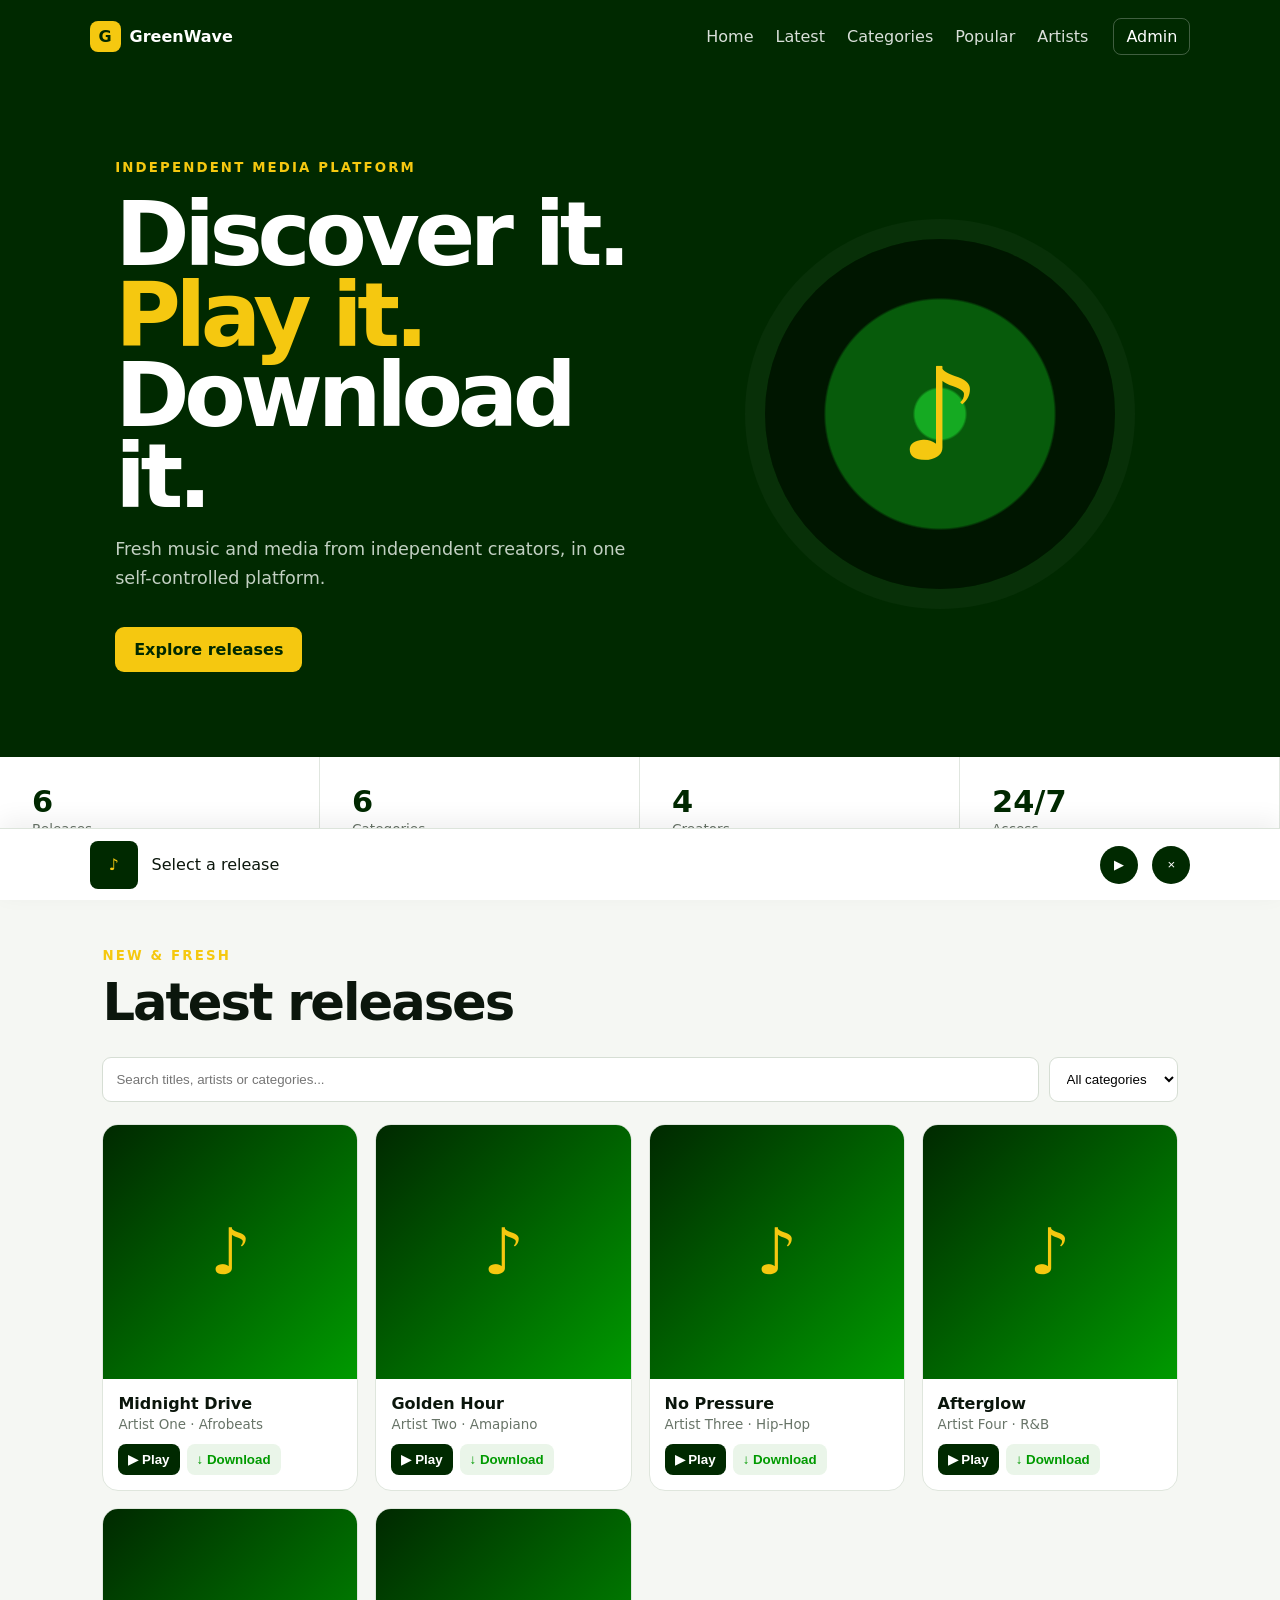
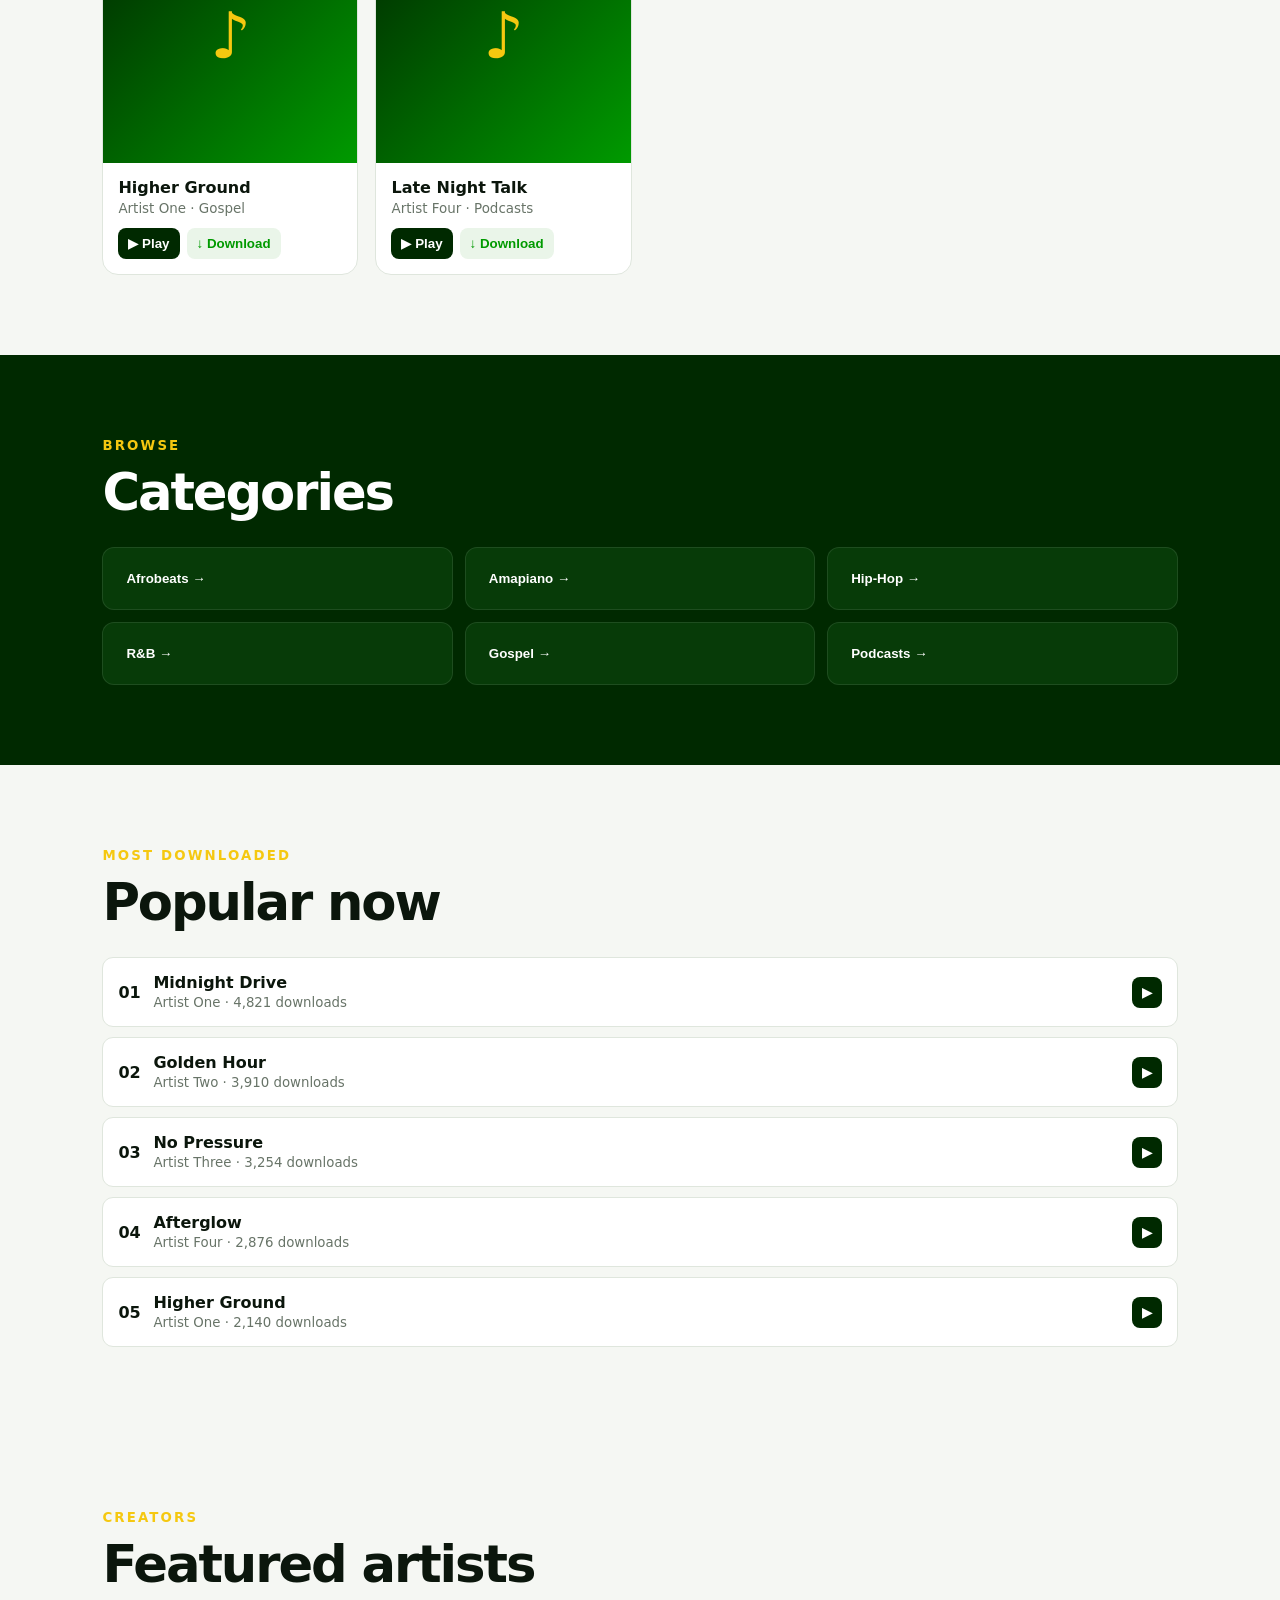
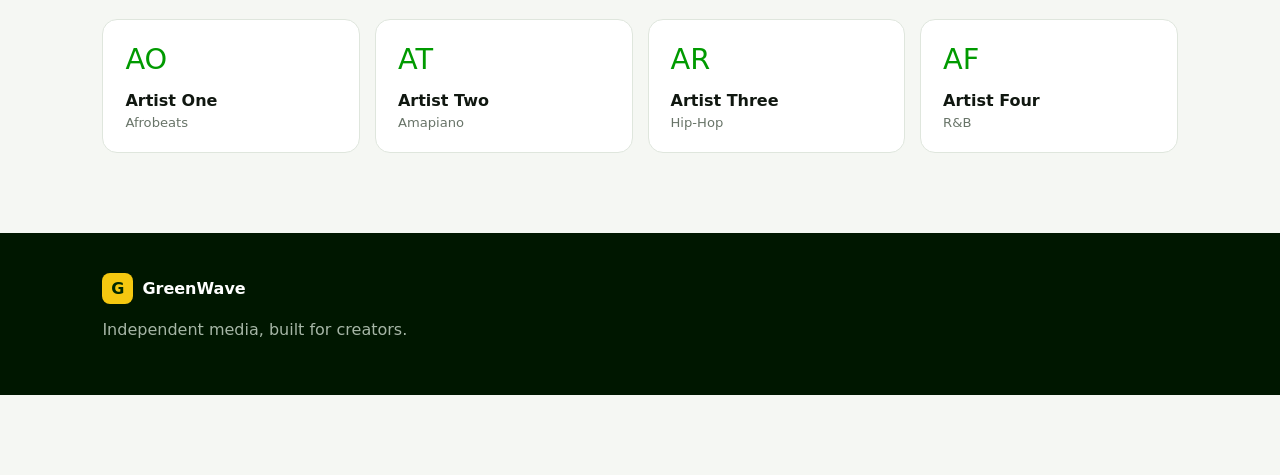
==== index.html @ a980d887 "Add files via upload" ====
<!doctype html><html lang="en"><head><meta charset="utf-8"><meta name="viewport" content="width=device-width,initial-scale=1"><title>GreenWave Media</title><link rel="stylesheet" href="css/style.css"></head><body>
<header><a class="brand" href="#home"><b>G</b> GreenWave</a><button id="menu">☰</button><nav id="nav"><a href="#home">Home</a><a href="#latest">Latest</a><a href="#categories">Categories</a><a href="#popular">Popular</a><a href="#artists">Artists</a></nav><a class="admin" href="admin/">Admin</a></header>
<section class="hero" id="home"><div><small>INDEPENDENT MEDIA PLATFORM</small><h1>Discover it.<br><em>Play it.</em><br>Download it.</h1><p>Fresh music and media from independent creators, in one self-controlled platform.</p><a class="btn" href="#latest">Explore releases</a></div><div class="heroart">♪</div></section>
<div class="stats"><div><b id="count">0</b><span>Releases</span></div><div><b>6</b><span>Categories</span></div><div><b>4</b><span>Creators</span></div><div><b>24/7</b><span>Access</span></div></div>
<main><section id="latest"><div class="head"><div><small>NEW & FRESH</small><h2>Latest releases</h2></div></div><div class="search"><input id="q" placeholder="Search titles, artists or categories..."><select id="cat"><option>All categories</option><option>Afrobeats</option><option>Amapiano</option><option>Hip-Hop</option><option>R&B</option><option>Gospel</option><option>Podcasts</option></select></div><div class="grid" id="grid"></div></section>
<section class="dark" id="categories"><small>BROWSE</small><h2>Categories</h2><div class="cats"><button data-cat="Afrobeats">Afrobeats →</button><button data-cat="Amapiano">Amapiano →</button><button data-cat="Hip-Hop">Hip-Hop →</button><button data-cat="R&B">R&B →</button><button data-cat="Gospel">Gospel →</button><button data-cat="Podcasts">Podcasts →</button></div></section>
<section id="popular"><small>MOST DOWNLOADED</small><h2>Popular now</h2><div id="popularList"></div></section>
<section id="artists"><small>CREATORS</small><h2>Featured artists</h2><div class="artists"><article>AO<strong>Artist One</strong><span>Afrobeats</span></article><article>AT<strong>Artist Two</strong><span>Amapiano</span></article><article>AR<strong>Artist Three</strong><span>Hip-Hop</span></article><article>AF<strong>Artist Four</strong><span>R&B</span></article></div></section></main>
<footer><div class="brand"><b>G</b> GreenWave</div><p>Independent media, built for creators.</p></footer>
<div class="player" id="player"><b>♪</b><span id="now">Select a release</span><button id="play">▶</button><button id="close">×</button></div><script src="js/app.js"></script></body></html>
---- css/style.css ----
:root{--p:#002900;--s:#009A00;--a:#F5C810;--bg:#f5f7f3;--mut:#687468}*{box-sizing:border-box}html{scroll-behavior:smooth}body{margin:0;background:var(--bg);color:#0b160c;font-family:Inter,system-ui,sans-serif;padding-bottom:80px}a{text-decoration:none;color:inherit}header{height:72px;background:var(--p);color:#fff;display:flex;align-items:center;gap:25px;padding:0 7%;position:sticky;top:0;z-index:5}.brand{font-weight:900;display:flex;align-items:center;gap:9px}.brand b{display:grid;place-items:center;width:31px;height:31px;background:var(--a);color:var(--p);border-radius:8px}nav{margin-left:auto;display:flex;gap:22px}nav a{opacity:.85}.admin{border:1px solid #ffffff40;padding:8px 12px;border-radius:8px}#menu{display:none;margin-left:auto;background:none;border:0;color:#fff;font-size:23px}.hero{background:var(--p);color:#fff;min-height:570px;padding:85px 9%;display:grid;grid-template-columns:1.1fr .9fr;align-items:center;gap:50px}.hero small,.head small,section>small{color:var(--a);letter-spacing:.16em;font-weight:900}.hero h1{font-size:clamp(3.3rem,7vw,6.5rem);line-height:.9;letter-spacing:-.06em;margin:18px 0}.hero em{color:var(--a);font-style:normal}.hero p{max-width:560px;color:#c2d0c2;line-height:1.7;font-size:1.1rem}.btn{display:inline-block;background:var(--a);color:var(--p);padding:13px 19px;border-radius:9px;font-weight:900;margin-top:15px}.heroart{width:min(350px,80%);aspect-ratio:1;margin:auto;border-radius:50%;display:grid;place-items:center;font-size:8rem;color:var(--a);background:radial-gradient(circle,#15aa22 0 10%,#075b0b 11% 46%,#001600 47%);box-shadow:0 0 0 20px #ffffff08}.stats{display:grid;grid-template-columns:repeat(4,1fr);background:#fff}.stats div{padding:27px 10%;border-right:1px solid #e0e6df}.stats b{display:block;color:var(--p);font-size:1.9rem}.stats span{color:var(--mut);font-size:.85rem}main>section{padding:80px 8%}.head{display:flex;justify-content:space-between}h2{font-size:clamp(2rem,4vw,3.2rem);letter-spacing:-.04em;margin:8px 0 25px}.search{display:flex;gap:10px;margin-bottom:22px}.search input,.search select{padding:13px;border:1px solid #d6ded4;border-radius:9px;background:#fff}.search input{flex:1}.grid{display:grid;grid-template-columns:repeat(4,1fr);gap:17px}.card{background:#fff;border:1px solid #dfe6dd;border-radius:16px;overflow:hidden}.cover{aspect-ratio:1;background:linear-gradient(135deg,var(--p),var(--s));display:grid;place-items:center;color:var(--a);font-size:4rem}.info{padding:15px}.info strong,.info span{display:block}.info span{color:var(--mut);font-size:.84rem;margin-top:4px}.actions{display:flex;gap:7px;margin-top:12px}.actions button,.popular button{border:0;border-radius:8px;padding:8px 10px;font-weight:800;cursor:pointer}.playbtn{background:var(--p);color:#fff}.dl{background:#eaf5e9;color:var(--s)}.dark{background:var(--p);color:#fff}.cats{display:grid;grid-template-columns:repeat(3,1fr);gap:12px}.cats button{background:#073b08;color:#fff;border:1px solid #ffffff18;padding:23px;border-radius:12px;text-align:left;font-weight:800;cursor:pointer}.cats button:hover{background:var(--s)}#popularList{display:grid;gap:10px}.popular{background:#fff;border:1px solid #dfe6dd;border-radius:11px;padding:15px;display:grid;grid-template-columns:35px 1fr auto;align-items:center}.popular small{color:var(--mut)}.artists{display:grid;grid-template-columns:repeat(4,1fr);gap:15px}.artists article{background:#fff;border:1px solid #dfe6dd;border-radius:15px;padding:22px;font-size:1.8rem;color:var(--s)}.artists strong,.artists span{display:block;color:#101710;margin-top:15px;font-size:1rem}.artists span{color:var(--mut);font-size:.82rem;margin-top:5px}footer{background:#001700;color:#fff;padding:40px 8%}footer p{color:#a6b6a6}.player{position:fixed;z-index:9;bottom:0;left:0;right:0;height:72px;background:#fff;border-top:1px solid #dce4db;display:flex;align-items:center;gap:14px;padding:10px 7%;box-shadow:0 -8px 25px #00000010}.player>b{width:48px;height:48px;border-radius:8px;background:var(--p);color:var(--a);display:grid;place-items:center}.player span{flex:1}.player button{border:0;background:var(--p);color:#fff;border-radius:50%;width:38px;height:38px}@media(max-width:850px){nav{display:none;position:absolute;top:72px;left:0;right:0;background:var(--p);padding:20px 7%;flex-direction:column}.open{display:flex}#menu{display:block}.admin{display:none}.hero{grid-template-columns:1fr}.heroart{display:none}.grid{grid-template-columns:repeat(2,1fr)}.artists{grid-template-columns:repeat(2,1fr)}.cats{grid-template-columns:repeat(2,1fr)}}@media(max-width:520px){main>section{padding:60px 6%}.grid,.artists,.cats{grid-template-columns:1fr}.stats{grid-template-columns:repeat(2,1fr)}.search{flex-direction:column}.hero{padding:65px 7%}.hero h1{font-size:3.4rem}}
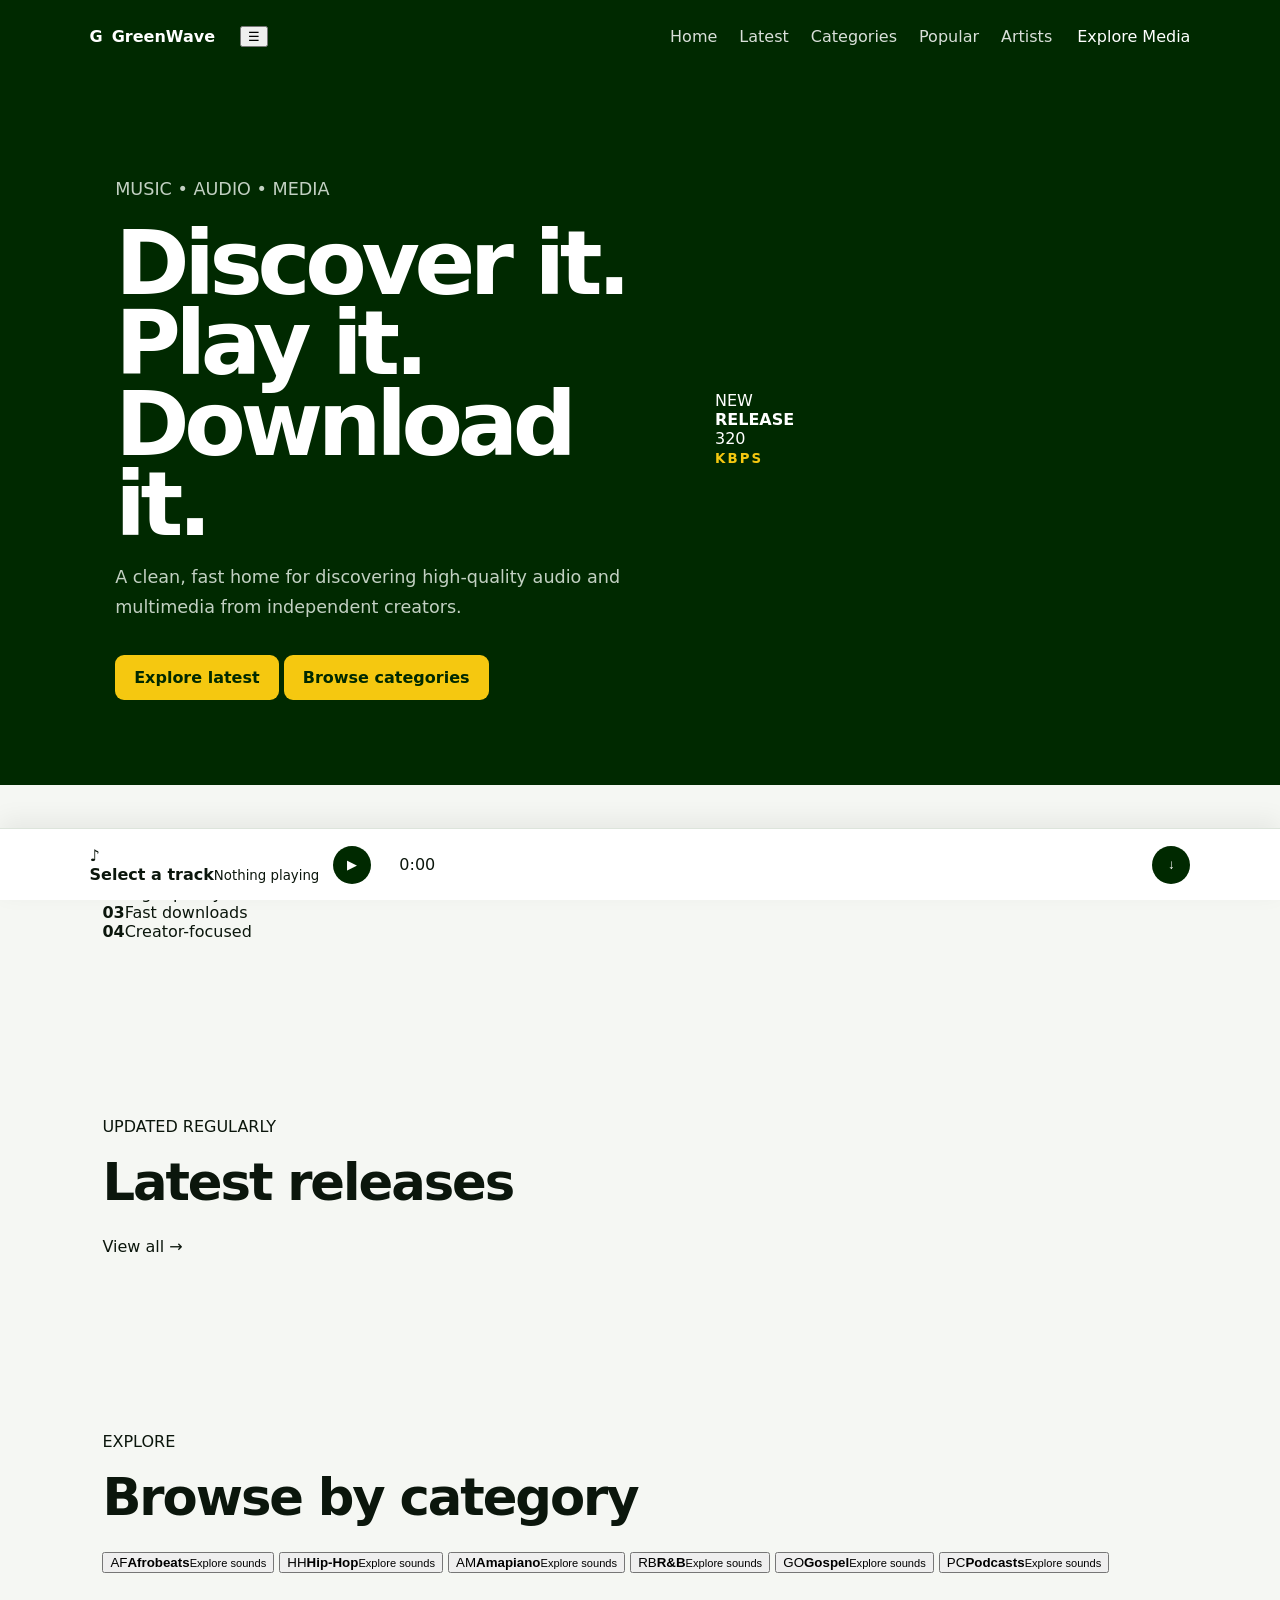
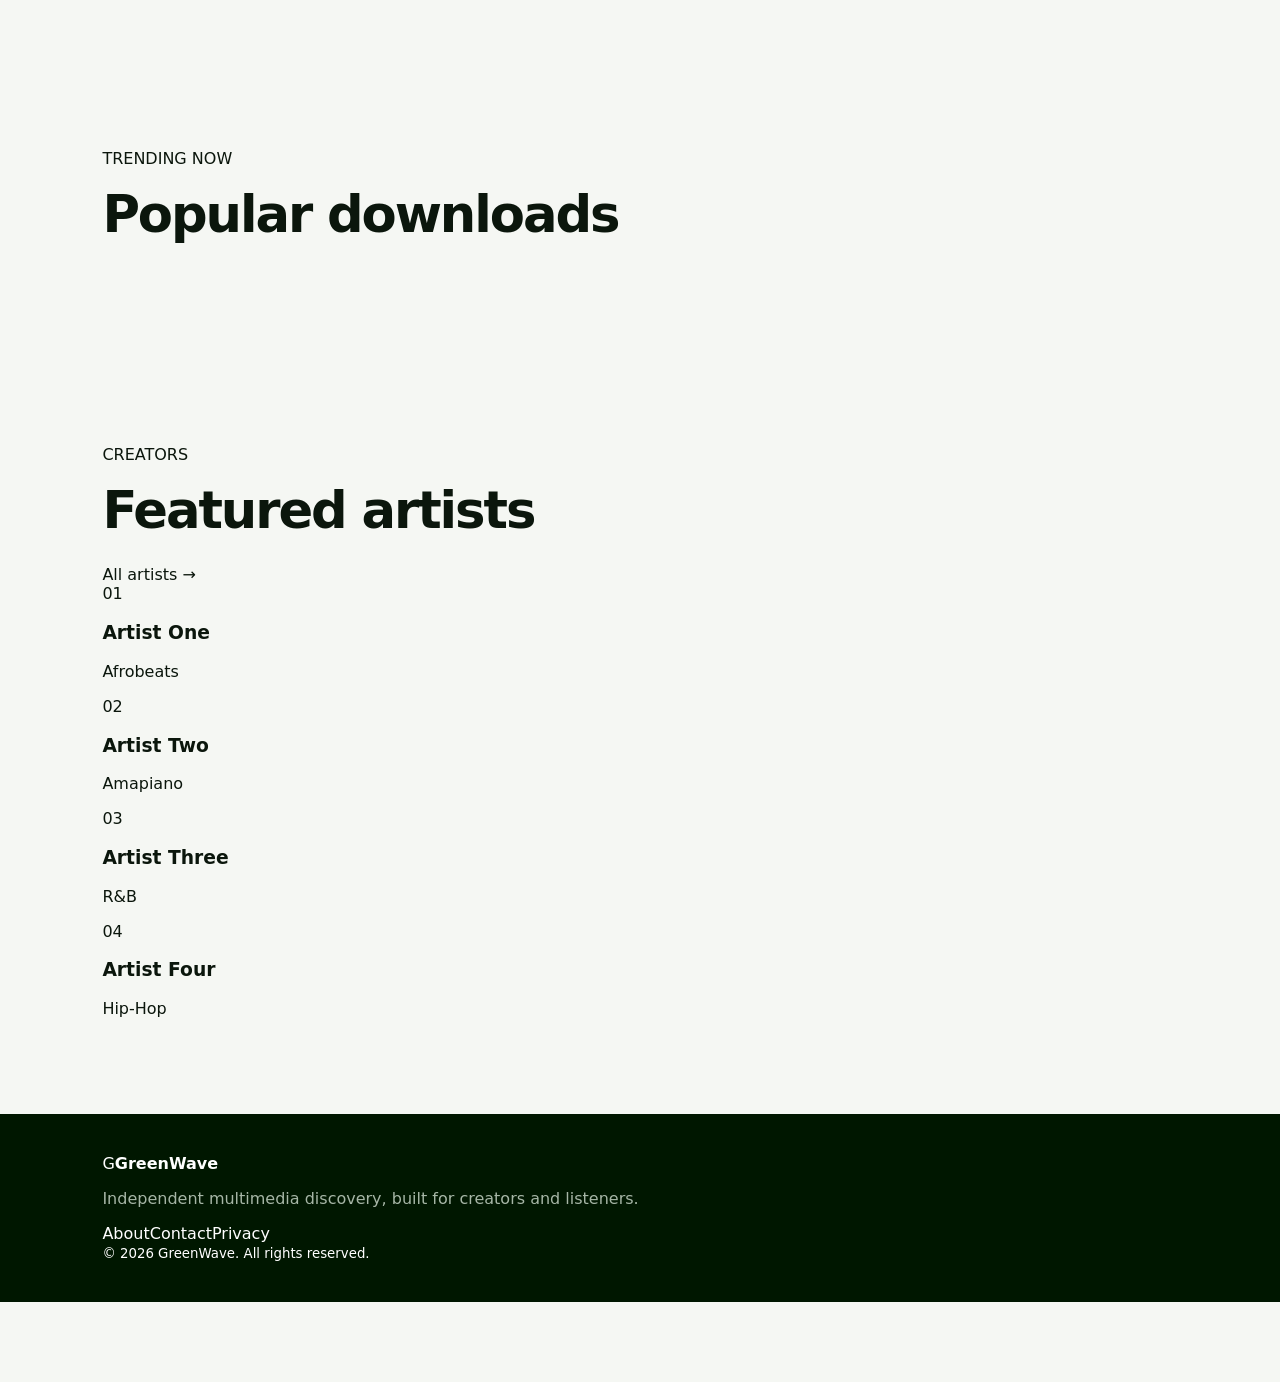
==== commit 4c77e15f: "Add files via upload" ====
--- a/index.html
+++ b/index.html
@@ -1,10 +1,114 @@
-<!doctype html><html lang="en"><head><meta charset="utf-8"><meta name="viewport" content="width=device-width,initial-scale=1"><title>GreenWave Media</title><link rel="stylesheet" href="css/style.css"></head><body>
-<header><a class="brand" href="#home"><b>G</b> GreenWave</a><button id="menu">☰</button><nav id="nav"><a href="#home">Home</a><a href="#latest">Latest</a><a href="#categories">Categories</a><a href="#popular">Popular</a><a href="#artists">Artists</a></nav><a class="admin" href="admin/">Admin</a></header>
-<section class="hero" id="home"><div><small>INDEPENDENT MEDIA PLATFORM</small><h1>Discover it.<br><em>Play it.</em><br>Download it.</h1><p>Fresh music and media from independent creators, in one self-controlled platform.</p><a class="btn" href="#latest">Explore releases</a></div><div class="heroart">♪</div></section>
-<div class="stats"><div><b id="count">0</b><span>Releases</span></div><div><b>6</b><span>Categories</span></div><div><b>4</b><span>Creators</span></div><div><b>24/7</b><span>Access</span></div></div>
-<main><section id="latest"><div class="head"><div><small>NEW & FRESH</small><h2>Latest releases</h2></div></div><div class="search"><input id="q" placeholder="Search titles, artists or categories..."><select id="cat"><option>All categories</option><option>Afrobeats</option><option>Amapiano</option><option>Hip-Hop</option><option>R&B</option><option>Gospel</option><option>Podcasts</option></select></div><div class="grid" id="grid"></div></section>
-<section class="dark" id="categories"><small>BROWSE</small><h2>Categories</h2><div class="cats"><button data-cat="Afrobeats">Afrobeats →</button><button data-cat="Amapiano">Amapiano →</button><button data-cat="Hip-Hop">Hip-Hop →</button><button data-cat="R&B">R&B →</button><button data-cat="Gospel">Gospel →</button><button data-cat="Podcasts">Podcasts →</button></div></section>
-<section id="popular"><small>MOST DOWNLOADED</small><h2>Popular now</h2><div id="popularList"></div></section>
-<section id="artists"><small>CREATORS</small><h2>Featured artists</h2><div class="artists"><article>AO<strong>Artist One</strong><span>Afrobeats</span></article><article>AT<strong>Artist Two</strong><span>Amapiano</span></article><article>AR<strong>Artist Three</strong><span>Hip-Hop</span></article><article>AF<strong>Artist Four</strong><span>R&B</span></article></div></section></main>
-<footer><div class="brand"><b>G</b> GreenWave</div><p>Independent media, built for creators.</p></footer>
-<div class="player" id="player"><b>♪</b><span id="now">Select a release</span><button id="play">▶</button><button id="close">×</button></div><script src="js/app.js"></script></body></html>
+<!DOCTYPE html>
+<html lang="en">
+<head>
+  <meta charset="UTF-8">
+  <meta name="viewport" content="width=device-width, initial-scale=1.0">
+  <meta name="description" content="A modern multimedia discovery and download platform.">
+  <title>GreenWave — Music & Media</title>
+  <link rel="stylesheet" href="css/style.css">
+</head>
+<body>
+  <header class="site-header">
+    <a class="brand" href="#"><span class="brand-mark">G</span><span>GreenWave</span></a>
+    <button class="menu-toggle" aria-label="Open menu">☰</button>
+    <nav class="nav">
+      <a href="#home">Home</a>
+      <a href="#latest">Latest</a>
+      <a href="#categories">Categories</a>
+      <a href="#popular">Popular</a>
+      <a href="#artists">Artists</a>
+    </nav>
+    <a class="header-download" href="#latest">Explore Media</a>
+  </header>
+
+  <main>
+    <section class="hero" id="home">
+      <div class="hero-copy">
+        <p class="eyebrow">MUSIC • AUDIO • MEDIA</p>
+        <h1>Discover it.<br><span>Play it.</span><br>Download it.</h1>
+        <p class="hero-text">A clean, fast home for discovering high-quality audio and multimedia from independent creators.</p>
+        <div class="hero-actions">
+          <a class="btn btn-gold" href="#latest">Explore latest</a>
+          <a class="btn btn-outline" href="#categories">Browse categories</a>
+        </div>
+      </div>
+      <div class="hero-art" aria-hidden="true">
+        <div class="glow"></div>
+        <div class="disc"><div class="disc-center"></div></div>
+        <div class="floating-card card-one">NEW<br><strong>RELEASE</strong></div>
+        <div class="floating-card card-two">320<br><small>KBPS</small></div>
+      </div>
+    </section>
+
+    <section class="quick-stats">
+      <div><strong>01</strong><span>Fresh releases</span></div>
+      <div><strong>02</strong><span>High-quality audio</span></div>
+      <div><strong>03</strong><span>Fast downloads</span></div>
+      <div><strong>04</strong><span>Creator-focused</span></div>
+    </section>
+
+    <section class="section" id="latest">
+      <div class="section-heading">
+        <div><p class="eyebrow">UPDATED REGULARLY</p><h2>Latest releases</h2></div>
+        <a href="#" class="text-link">View all →</a>
+      </div>
+      <div class="media-grid" id="latestGrid"></div>
+    </section>
+
+    <section class="section categories" id="categories">
+      <div class="section-heading">
+        <div><p class="eyebrow">EXPLORE</p><h2>Browse by category</h2></div>
+      </div>
+      <div class="category-grid">
+        <button data-category="Afrobeats"><span>AF</span><b>Afrobeats</b><small>Explore sounds</small></button>
+        <button data-category="Hip-Hop"><span>HH</span><b>Hip-Hop</b><small>Explore sounds</small></button>
+        <button data-category="Amapiano"><span>AM</span><b>Amapiano</b><small>Explore sounds</small></button>
+        <button data-category="R&B"><span>RB</span><b>R&B</b><small>Explore sounds</small></button>
+        <button data-category="Gospel"><span>GO</span><b>Gospel</b><small>Explore sounds</small></button>
+        <button data-category="Podcasts"><span>PC</span><b>Podcasts</b><small>Explore sounds</small></button>
+      </div>
+    </section>
+
+    <section class="section dark-panel" id="popular">
+      <div class="section-heading">
+        <div><p class="eyebrow">TRENDING NOW</p><h2>Popular downloads</h2></div>
+      </div>
+      <div class="popular-list" id="popularList"></div>
+    </section>
+
+    <section class="section artist-section" id="artists">
+      <div class="section-heading">
+        <div><p class="eyebrow">CREATORS</p><h2>Featured artists</h2></div>
+        <a href="#" class="text-link">All artists →</a>
+      </div>
+      <div class="artist-grid">
+        <article class="artist"><div class="avatar">01</div><h3>Artist One</h3><p>Afrobeats</p></article>
+        <article class="artist"><div class="avatar">02</div><h3>Artist Two</h3><p>Amapiano</p></article>
+        <article class="artist"><div class="avatar">03</div><h3>Artist Three</h3><p>R&B</p></article>
+        <article class="artist"><div class="avatar">04</div><h3>Artist Four</h3><p>Hip-Hop</p></article>
+      </div>
+    </section>
+  </main>
+
+  <div class="player" id="player">
+    <div class="now-playing">
+      <div class="mini-cover" id="miniCover">♪</div>
+      <div><strong id="playerTitle">Select a track</strong><small id="playerArtist">Nothing playing</small></div>
+    </div>
+    <button class="play-btn" id="playBtn">▶</button>
+    <div class="player-progress"><span id="progress"></span></div>
+    <span class="time" id="time">0:00</span>
+    <button class="download-mini" id="downloadBtn" title="Download">↓</button>
+    <audio id="audio"></audio>
+  </div>
+
+  <footer>
+    <div class="footer-brand"><span class="brand-mark">G</span><strong>GreenWave</strong></div>
+    <p>Independent multimedia discovery, built for creators and listeners.</p>
+    <div class="footer-links"><a href="#">About</a><a href="#">Contact</a><a href="#">Privacy</a></div>
+    <small>© 2026 GreenWave. All rights reserved.</small>
+  </footer>
+
+  <script src="js/app.js"></script>
+</body>
+</html>
